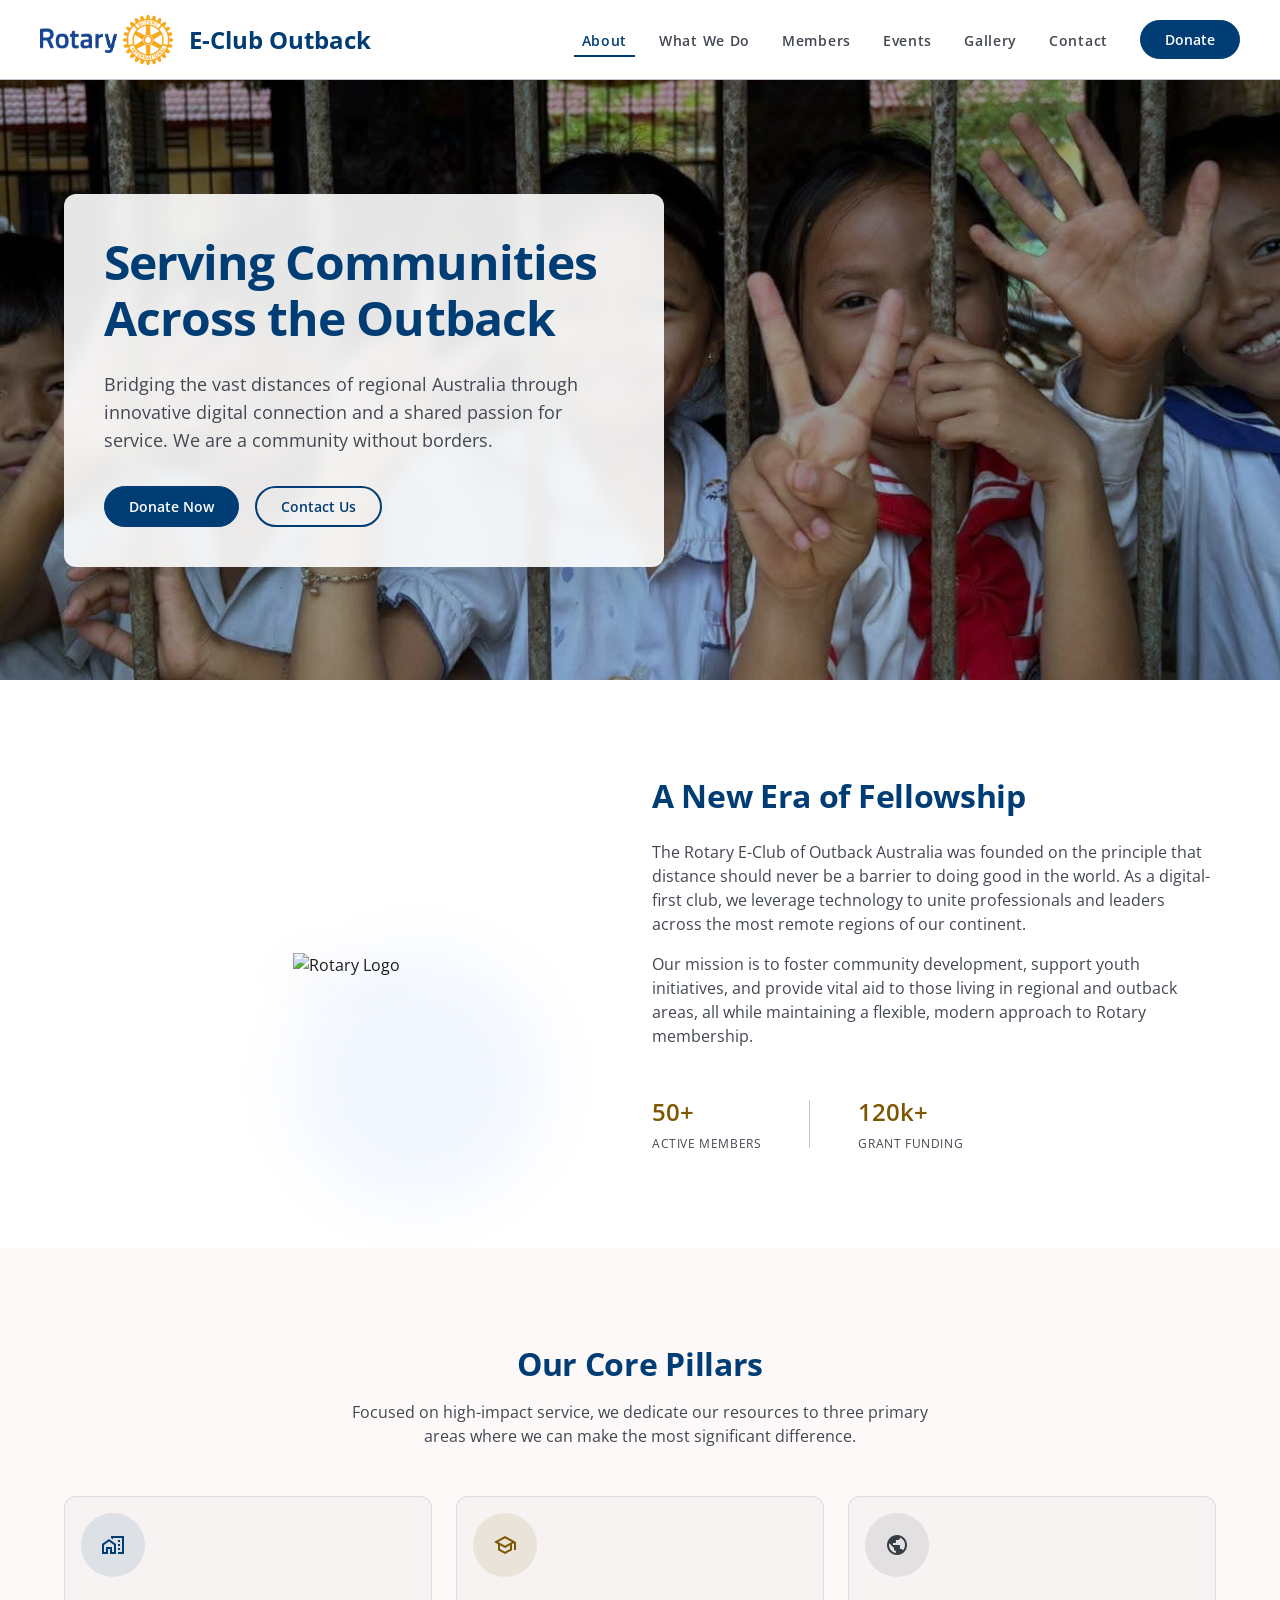
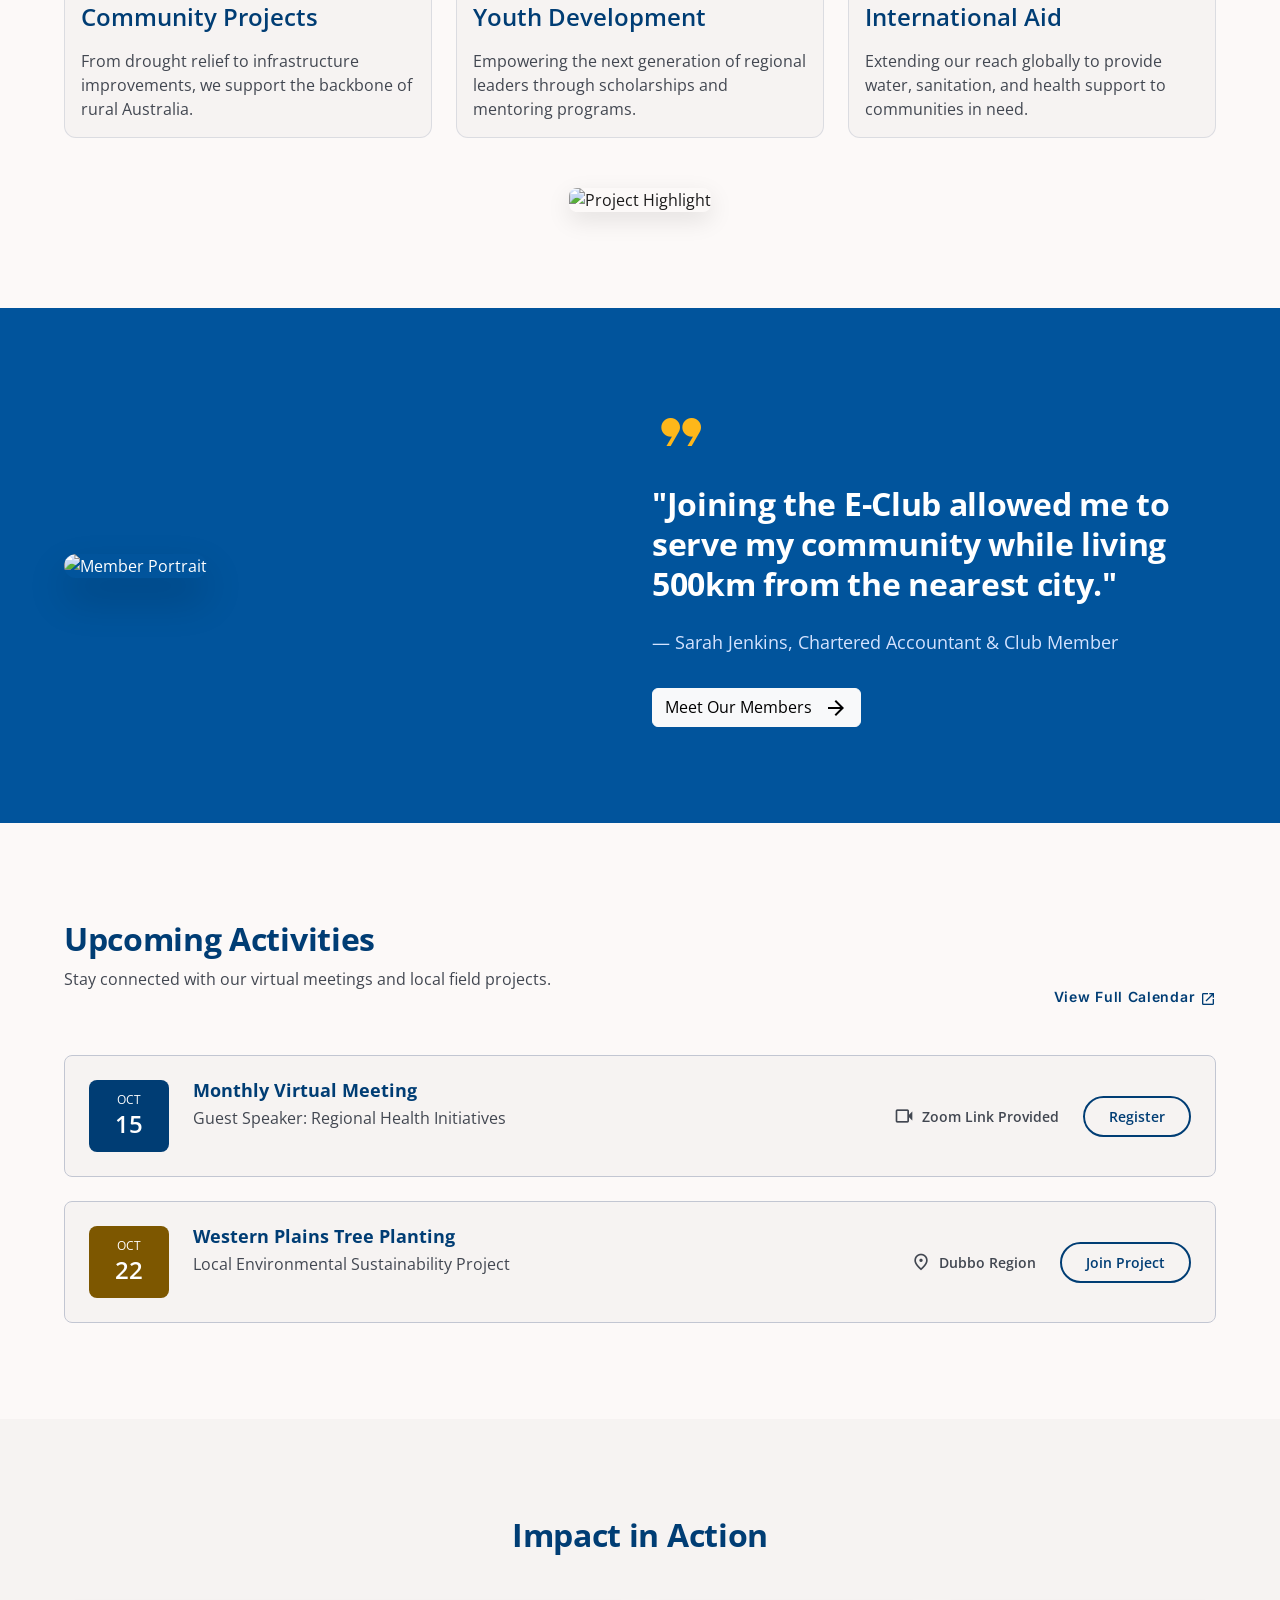
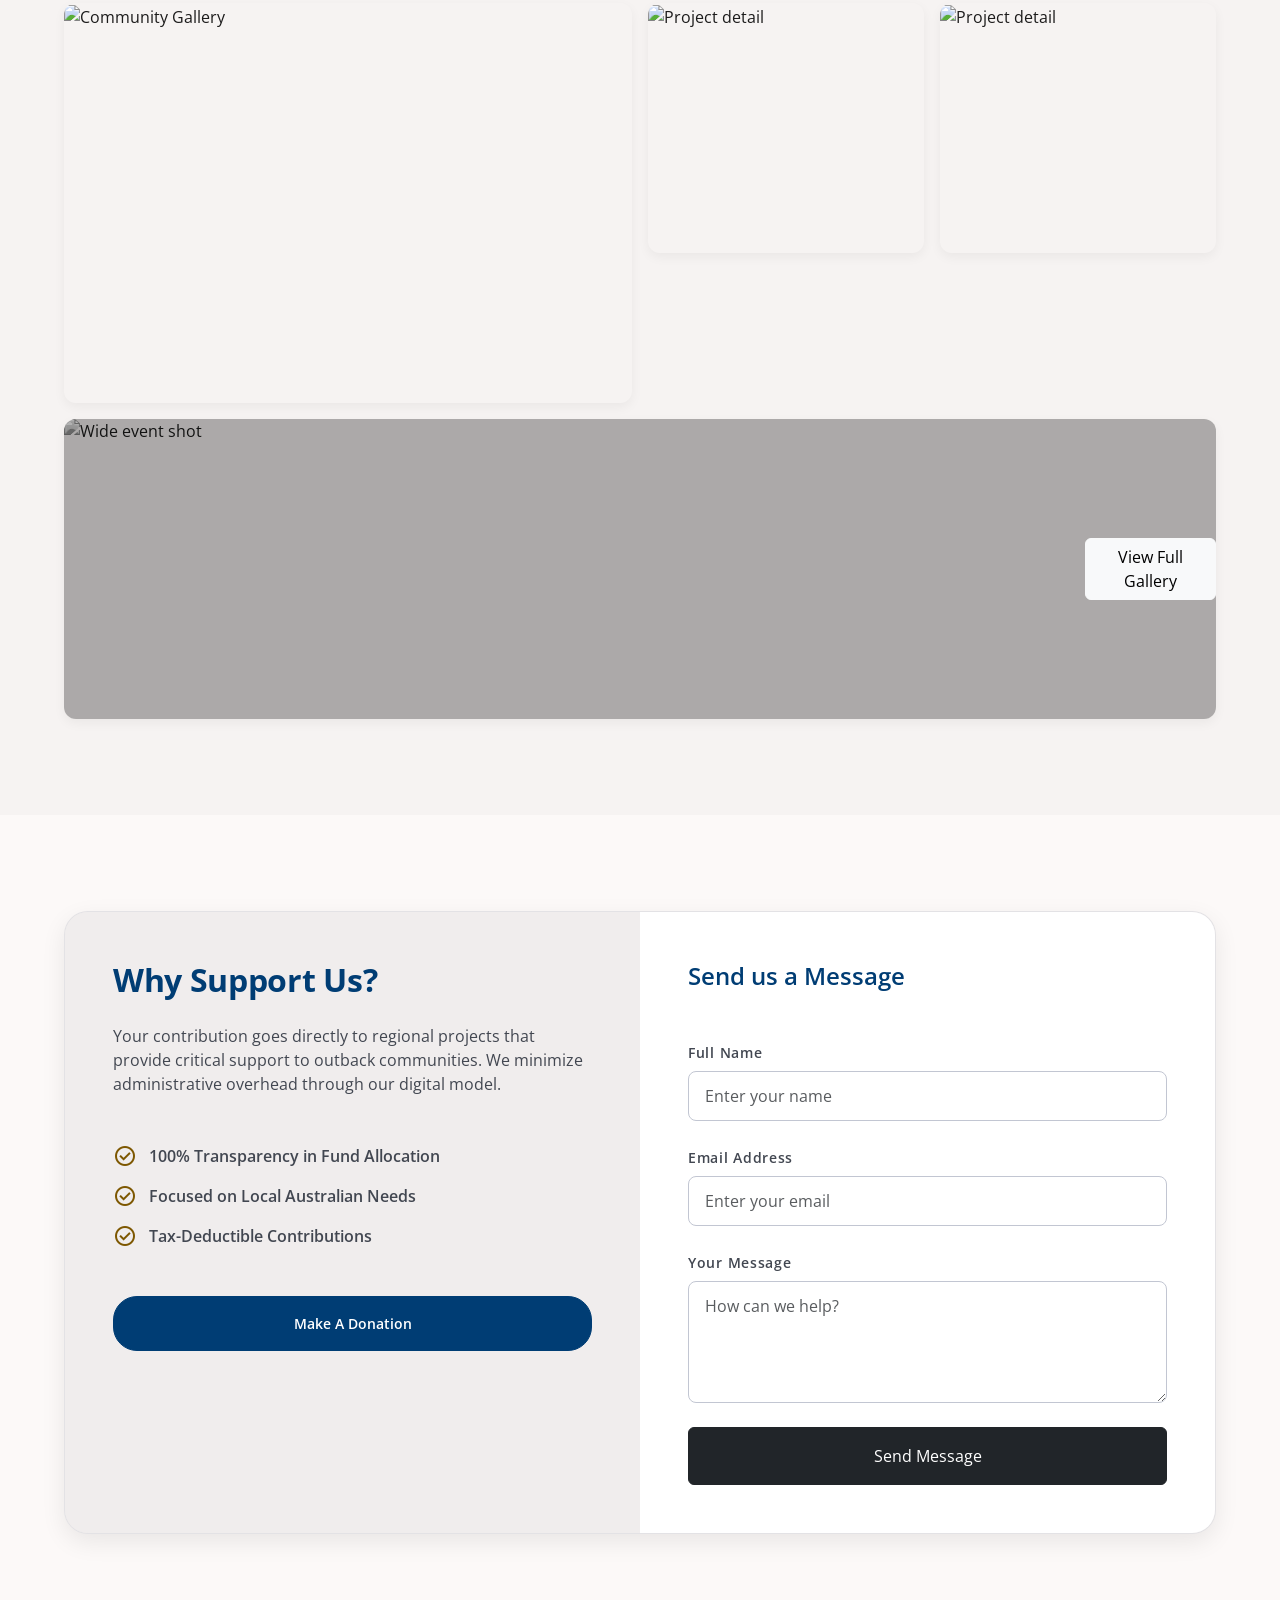
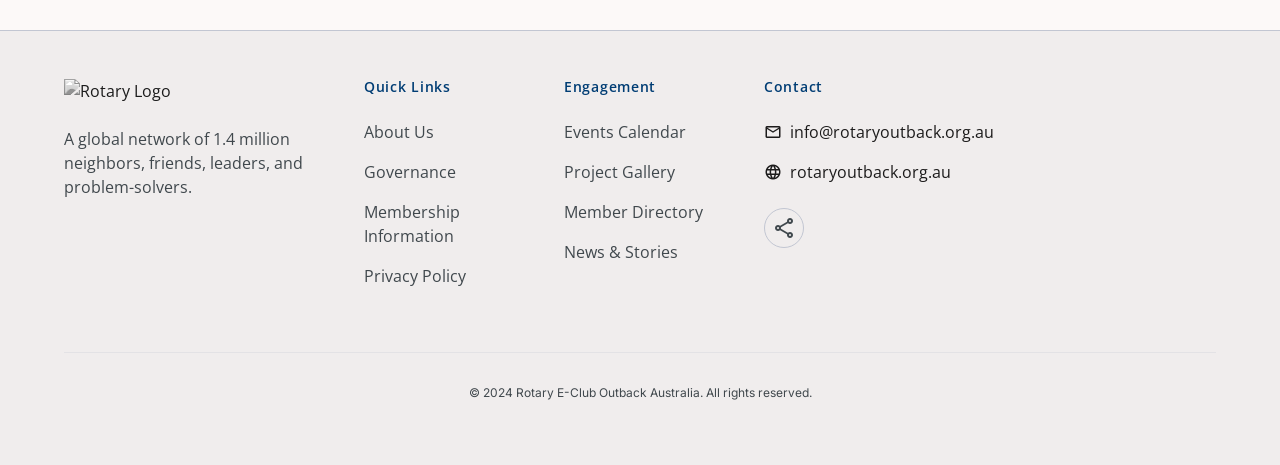
==== index.html @ 1cdd1d4d "add home page" ====
<!DOCTYPE html>
<html lang="en" class="scroll-smooth">
<head>
    <meta charset="utf-8" />
    <meta name="viewport" content="width=device-width, initial-scale=1.0" />
    <title>Rotary E-Club Outback Australia | Serving Communities Across the Outback</title>
    
    <!-- Bootstrap 5.3 CSS -->
    <link href="https://cdn.jsdelivr.net/npm/bootstrap@5.3.0/dist/css/bootstrap.min.css" rel="stylesheet" />
    
    <!-- Google Fonts -->
    <link href="https://fonts.googleapis.com/css2?family=Open+Sans:wght@400;600;700;800&family=Inter:wght@400;600&display=swap" rel="stylesheet" />
    
    <!-- Material Symbols -->
    <link href="https://fonts.googleapis.com/css2?family=Material+Symbols+Outlined:wght,FILL@100..700,0..1&display=swap" rel="stylesheet" />
    
    <link rel="stylesheet" href="style.css" />
    
</head>

<body>
    <!-- Navigation Bar -->
<nav class="navbar navbar-expand-md fixed-top navbar-custom">
    <div class="container-max w-100 d-flex align-items-center">
        <a class="navbar-brand d-flex align-items-center mb-0" href="#">
            <img
                src="/images/RotaryMBS_RGB.png"
                alt="Rotary Club Logo"
                class="me-3 flex-shrink-0"
                style="max-width: 200px; height: 50px;"
            >
            <span class="d-none d-lg-inline">E-Club Outback</span>
        </a>

        <button
            class="navbar-toggler"
            type="button"
            data-bs-toggle="collapse"
            data-bs-target="#navbarNav"
            aria-controls="navbarNav"
            aria-expanded="false"
            aria-label="Toggle navigation"
        >
            <span class="navbar-toggler-icon"></span>
        </button>

        <div class="collapse navbar-collapse" id="navbarNav">
            <ul class="navbar-nav ms-auto align-items-md-center">
                <li class="nav-item"><a class="nav-link active" href="#about">About</a></li>
                <li class="nav-item"><a class="nav-link" href="#what-we-do">What We Do</a></li>
                <li class="nav-item"><a class="nav-link" href="#members">Members</a></li>
                <li class="nav-item"><a class="nav-link" href="#events">Events</a></li>
                <li class="nav-item"><a class="nav-link" href="#gallery">Gallery</a></li>
                <li class="nav-item"><a class="nav-link" href="#contact">Contact</a></li>
                <li class="nav-item ms-md-3 mt-3 mt-md-0">
                    <button class="btn btn-primary" type="button">Donate</button>
                </li>
            </ul>
        </div>
    </div>
</nav>

    <main class="mt-5">
        <!-- Hero Section -->
        <section class="hero-section">
            <div class="container-max w-100 px-4">
                <div class="hero-content fade-in-up">
                    <h1 class="headline-xl">Serving Communities Across the Outback</h1>
                    <p class="body-lg text-on-surface-variant">Bridging the vast distances of regional Australia through innovative digital connection and a shared passion for service. We are a community without borders.</p>
                    <div class="d-flex flex-wrap gap-3">
                        <button class="btn btn-primary" type="button">Donate Now</button>
                        <button class="btn btn-outline-primary" type="button">Contact Us</button>
                    </div>
                </div>
            </div>
        </section>

        <!-- About Section -->
        <section class="py-section" id="about" style="background-color: var(--surface-container-lowest);">
            <div class="container-max px-4">
                <div class="row align-items-center gap-4 gap-lg-0">
                    <div class="col-lg-6 order-lg-2 fade-in-up">
                        <h2 class="headline-lg mb-4">A New Era of Fellowship</h2>
                        <p class="body-md text-on-surface-variant mb-3">The Rotary E-Club of Outback Australia was founded on the principle that distance should never be a barrier to doing good in the world. As a digital-first club, we leverage technology to unite professionals and leaders across the most remote regions of our continent.</p>
                        <p class="body-md text-on-surface-variant mb-5">Our mission is to foster community development, support youth initiatives, and provide vital aid to those living in regional and outback areas, all while maintaining a flexible, modern approach to Rotary membership.</p>
                        
                        <div class="d-flex align-items-center gap-5">
                            <div class="stat-box">
                                <span class="stat-number">50+</span>
                                <span class="stat-label">Active Members</span>
                            </div>
                            <div class="stat-divider"></div>
                            <div class="stat-box">
                                <span class="stat-number">120k+</span>
                                <span class="stat-label">Grant Funding</span>
                            </div>
                        </div>
                    </div>
                    
                    <div class="col-lg-6 order-lg-1 fade-in-up text-center">
                        <div style="position: relative; display: inline-block; width: 100%; max-width: 400px;">
                            <div style="position: absolute; top: 0; right: 0; width: 256px; height: 256px; background-color: var(--primary-fixed); border-radius: 50%; opacity: 0.3; filter: blur(32px); z-index: -1;"></div>
                            <img alt="Rotary Logo" class="img-fluid" src="https://lh3.googleusercontent.com/aida-public/[base64]" style="filter: drop-shadow(0 12px 24px rgba(0,0,0,0.1));" />
                        </div>
                    </div>
                </div>
            </div>
        </section>

        <!-- What We Do Section -->
        <section class="py-section" id="what-we-do" style="background-color: var(--surface);">
            <div class="container-max px-4">
                <div class="text-center mb-5">
                    <h2 class="headline-lg mb-3">Our Core Pillars</h2>
                    <p class="body-md text-on-surface-variant" style="max-width: 600px; margin: 0 auto;">Focused on high-impact service, we dedicate our resources to three primary areas where we can make the most significant difference.</p>
                </div>

                <div class="row g-4 mb-5">
                    <!-- Card 1 -->
                    <div class="col-md-6 col-lg-4 fade-in-up">
                        <div class="card">
                            <div class="card-body">
                                <div class="card-icon primary">
                                    <span class="material-symbols-outlined">home_work</span>
                                </div>
                                <h3 class="card-title">Community Projects</h3>
                                <p class="card-text">From drought relief to infrastructure improvements, we support the backbone of rural Australia.</p>
                            </div>
                        </div>
                    </div>

                    <!-- Card 2 -->
                    <div class="col-md-6 col-lg-4 fade-in-up">
                        <div class="card">
                            <div class="card-body">
                                <div class="card-icon secondary">
                                    <span class="material-symbols-outlined">school</span>
                                </div>
                                <h3 class="card-title">Youth Development</h3>
                                <p class="card-text">Empowering the next generation of regional leaders through scholarships and mentoring programs.</p>
                            </div>
                        </div>
                    </div>

                    <!-- Card 3 -->
                    <div class="col-md-6 col-lg-4 fade-in-up">
                        <div class="card">
                            <div class="card-body">
                                <div class="card-icon tertiary">
                                    <span class="material-symbols-outlined">public</span>
                                </div>
                                <h3 class="card-title">International Aid</h3>
                                <p class="card-text">Extending our reach globally to provide water, sanitation, and health support to communities in need.</p>
                            </div>
                        </div>
                    </div>
                </div>

                <div class="text-center fade-in-up">
                    <img alt="Project Highlight" class="img-fluid rounded-3" style="max-width: 100%; box-shadow: 0px 8px 24px rgba(0, 0, 0, 0.1);" src="https://lh3.googleusercontent.com/aida-public/[base64]" />
                </div>
            </div>
        </section>

        <!-- Member Spotlight Section -->
        <section class="py-section primary-container-section" id="members">
            <div class="container-max px-4">
                <div class="row align-items-center gap-4 gap-lg-0">
                    <div class="col-lg-6 fade-in-up">
                        <img alt="Member Portrait" class="img-fluid rounded-4" style="box-shadow: 0px 20px 40px rgba(0, 0, 0, 0.2);" src="https://lh3.googleusercontent.com/aida-public/[base64]" />
                    </div>
                    
                    <div class="col-lg-6 fade-in-up">
                        <span class="material-symbols-outlined quote-icon">format_quote</span>
                        <blockquote class="mb-4">"Joining the E-Club allowed me to serve my community while living 500km from the nearest city."</blockquote>
                        <p class="quote-author">— Sarah Jenkins, Chartered Accountant & Club Member</p>
                        <button class="btn btn-light" type="button">
                            Meet Our Members
                            <span class="material-symbols-outlined ms-2">arrow_forward</span>
                        </button>
                    </div>
                </div>
            </div>
        </section>

        <!-- Events Section -->
        <section class="py-section" id="events" style="background-color: var(--surface);">
            <div class="container-max px-4">
                <div class="d-flex flex-column flex-md-row justify-content-between align-items-md-end gap-4 mb-5">
                    <div>
                        <h2 class="headline-lg mb-2">Upcoming Activities</h2>
                        <p class="body-md text-on-surface-variant">Stay connected with our virtual meetings and local field projects.</p>
                    </div>
                    <a class="text-primary label-md text-decoration-none" href="#">
                        View Full Calendar <span class="material-symbols-outlined" style="font-size: 16px;">open_in_new</span>
                    </a>
                </div>

                <!-- Event 1 -->
                <div class="event-card fade-in-up mb-4">
                    <div class="d-flex gap-4 flex-grow-1">
                        <div class="event-date">
                            <div class="event-date-month">Oct</div>
                            <div class="event-date-day">15</div>
                        </div>
                        <div class="event-content">
                            <h4 class="event-title">Monthly Virtual Meeting</h4>
                            <p class="event-subtitle">Guest Speaker: Regional Health Initiatives</p>
                        </div>
                    </div>
                    <div class="d-flex align-items-center gap-4 flex-wrap">
                        <div class="d-none d-lg-flex align-items-center gap-2 event-info">
                            <span class="material-symbols-outlined" style="font-size: 20px;">videocam</span>
                            <span>Zoom Link Provided</span>
                        </div>
                        <button class="btn btn-outline-primary btn-sm" type="button">Register</button>
                    </div>
                </div>

                <!-- Event 2 -->
                <div class="event-card fade-in-up">
                    <div class="d-flex gap-4 flex-grow-1">
                        <div class="event-date" style="background-color: var(--bs-secondary);">
                            <div class="event-date-month">Oct</div>
                            <div class="event-date-day">22</div>
                        </div>
                        <div class="event-content">
                            <h4 class="event-title">Western Plains Tree Planting</h4>
                            <p class="event-subtitle">Local Environmental Sustainability Project</p>
                        </div>
                    </div>
                    <div class="d-flex align-items-center gap-4 flex-wrap">
                        <div class="d-none d-lg-flex align-items-center gap-2 event-info">
                            <span class="material-symbols-outlined" style="font-size: 20px;">location_on</span>
                            <span>Dubbo Region</span>
                        </div>
                        <button class="btn btn-outline-primary btn-sm" type="button">Join Project</button>
                    </div>
                </div>
            </div>
        </section>

        <!-- Gallery Section -->
        <section class="py-section" id="gallery" style="background-color: var(--surface-container-low);">
            <div class="container-max px-4">
                <h2 class="headline-lg text-center mb-5">Impact in Action</h2>
                
                <div class="row g-3">
                    <!-- Large item -->
                    <div class="col-12 col-md-6 fade-in-up">
                        <div class="gallery-item" style="height: 400px;">
                            <img alt="Community Gallery" src="https://lh3.googleusercontent.com/aida-public/[base64]" />
                        </div>
                    </div>

                    <!-- Medium item 1 -->
                    <div class="col-12 col-sm-6 col-md-3 fade-in-up">
                        <div class="gallery-item" style="height: 250px;">
                            <img alt="Project detail" src="https://lh3.googleusercontent.com/aida-public/[base64]" />
                        </div>
                    </div>

                    <!-- Medium item 2 -->
                    <div class="col-12 col-sm-6 col-md-3 fade-in-up">
                        <div class="gallery-item" style="height: 250px;">
                            <img alt="Project detail" src="https://lh3.googleusercontent.com/aida-public/[base64]" />
                        </div>
                    </div>

                    <!-- Wide item with overlay -->
                    <div class="col-12 fade-in-up">
                        <div class="gallery-item gallery-overlay grayscale" style="height: 250px;">
                            <img alt="Wide event shot" src="https://lh3.googleusercontent.com/aida-public/[base64]" />
                            <div style="position: relative; z-index: 2;">
                                <a class="btn btn-light" href="#">View Full Gallery</a>
                            </div>
                        </div>
                    </div>
                </div>
            </div>
        </section>

        <!-- Contact & Donate Section -->
        <section class="py-section" id="contact" style="background-color: var(--surface);">
            <div class="container-max px-4">
                <div class="contact-grid">
                    <div class="row g-0">
                        <!-- Left Column -->
                        <div class="col-md-6 contact-section" style="background-color: var(--surface-container);">
                            <h2 class="headline-lg mb-4">Why Support Us?</h2>
                            <p class="body-md text-on-surface-variant mb-5">Your contribution goes directly to regional projects that provide critical support to outback communities. We minimize administrative overhead through our digital model.</p>
                            
                            <div class="mb-5">
                                <div class="check-item">
                                    <span class="material-symbols-outlined check-icon">check_circle</span>
                                    <span class="check-text">100% Transparency in Fund Allocation</span>
                                </div>
                                <div class="check-item">
                                    <span class="material-symbols-outlined check-icon">check_circle</span>
                                    <span class="check-text">Focused on Local Australian Needs</span>
                                </div>
                                <div class="check-item">
                                    <span class="material-symbols-outlined check-icon">check_circle</span>
                                    <span class="check-text">Tax-Deductible Contributions</span>
                                </div>
                            </div>
                            
                            <button class="btn btn-primary w-100 py-3" type="button">Make a Donation</button>
                        </div>

                        <!-- Right Column - Form -->
                        <div class="col-md-6 contact-section" style="background-color: white;">
                            <h3 class="headline-md mb-5">Send us a Message</h3>
                            <form>
                                <div class="mb-4">
                                    <label class="form-label" for="fullName">Full Name</label>
                                    <input class="form-control" id="fullName" placeholder="Enter your name" type="text" />
                                </div>
                                <div class="mb-4">
                                    <label class="form-label" for="email">Email Address</label>
                                    <input class="form-control" id="email" placeholder="Enter your email" type="email" />
                                </div>
                                <div class="mb-4">
                                    <label class="form-label" for="message">Your Message</label>
                                    <textarea class="form-control" id="message" placeholder="How can we help?" rows="4"></textarea>
                                </div>
                                <button class="btn btn-dark w-100 py-3" type="submit">Send Message</button>
                            </form>
                        </div>
                    </div>
                </div>
            </div>
        </section>
    </main>

    <!-- Footer -->
    <footer class="py-5">
        <div class="container-max px-4">
            <div class="row g-5 mb-5">
                <div class="col-12 col-md-4 col-lg-3">
                    <img alt="Rotary Logo" class="mb-4" height="48" src="https://lh3.googleusercontent.com/aida-public/[base64]" style="filter: grayscale(100%); transition: filter 0.3s;" onmouseover="this.style.filter='grayscale(0%)'" onmouseout="this.style.filter='grayscale(100%)'" />
                    <p class="body-md" style="color: #40484d;">A global network of 1.4 million neighbors, friends, leaders, and problem-solvers.</p>
                </div>

                <div class="col-12 col-sm-6 col-md-4 col-lg-2">
                    <h4>Quick Links</h4>
                    <ul class="list-unstyled">
                        <li class="mb-3"><a href="#">About Us</a></li>
                        <li class="mb-3"><a href="#">Governance</a></li>
                        <li class="mb-3"><a href="#">Membership Information</a></li>
                        <li><a href="#">Privacy Policy</a></li>
                    </ul>
                </div>

                <div class="col-12 col-sm-6 col-md-4 col-lg-2">
                    <h4>Engagement</h4>
                    <ul class="list-unstyled">
                        <li class="mb-3"><a href="#">Events Calendar</a></li>
                        <li class="mb-3"><a href="#">Project Gallery</a></li>
                        <li class="mb-3"><a href="#">Member Directory</a></li>
                        <li><a href="#">News & Stories</a></li>
                    </ul>
                </div>

                <div class="col-12 col-sm-6 col-md-4 col-lg-3">
                    <h4>Contact</h4>
                    <ul class="list-unstyled">
                        <li class="mb-3 d-flex align-items-center gap-2">
                            <span class="material-symbols-outlined" style="font-size: 18px;">mail</span>
                            <span>info@rotaryoutback.org.au</span>
                        </li>
                        <li class="mb-4 d-flex align-items-center gap-2">
                            <span class="material-symbols-outlined" style="font-size: 18px;">language</span>
                            <span>rotaryoutback.org.au</span>
                        </li>
                    </ul>
                    <div class="d-flex gap-3 mt-4">
                        <a class="footer-icon" href="#">
                            <span class="material-symbols-outlined">share</span>
                        </a>
                    </div>
                </div>
            </div>

            <div style="border-top: 1px solid rgba(194, 198, 210, 0.3); padding-top: 32px;">
                <p class="caption text-center" style="color: #40484d;">© 2024 Rotary E-Club Outback Australia. All rights reserved.</p>
            </div>
        </div>
    </footer>

    <!-- Bootstrap JS -->
    <script src="https://cdn.jsdelivr.net/npm/bootstrap@5.3.0/dist/js/bootstrap.bundle.min.js"></script>

    <!-- Intersection Observer for fade-in animations -->
    <script>
        const observerOptions = {
            threshold: 0.1,
            rootMargin: '0px 0px -50px 0px'
        };

        const observer = new IntersectionObserver((entries) => {
            entries.forEach(entry => {
                if (entry.isIntersecting) {
                    entry.target.classList.add('fade-in-up');
                    observer.unobserve(entry.target);
                }
            });
        }, observerOptions);

        document.querySelectorAll('.fade-in-up').forEach(el => {
            observer.observe(el);
        });

        // Smooth scroll behavior
        document.querySelectorAll('a[href^="#"]').forEach(anchor => {
            anchor.addEventListener('click', function (e) {
                e.preventDefault();
                const target = document.querySelector(this.getAttribute('href'));
                if (target) {
                    target.scrollIntoView({
                        behavior: 'smooth',
                        block: 'start'
                    });
                }
            });
        });
    </script>
</body>
</html>
---- style.css ----
:root {
            /* Primary Colors */
            --bs-primary: #003d74;
            --bs-primary-rgb: 0, 61, 116;
            --bs-secondary: #7d5700;
            --bs-secondary-rgb: 125, 87, 0;
            --bs-tertiary: #363d43;
            --bs-tertiary-rgb: 54, 61, 67;
            --bs-success: #02ac3b;
            --bs-danger: #ba1a1a;
            --bs-warning: #ffba2c;
            --bs-info: #1b5fa8;
            --bs-light: #fcf9f8;
            --bs-dark: #1c1b1b;
            
            /* Surface Colors */
            --surface: #fcf9f8;
            --surface-dim: #dcd9d9;
            --surface-bright: #fcf9f8;
            --surface-container-lowest: #ffffff;
            --surface-container-low: #f6f3f2;
            --surface-container: #f0eded;
            --surface-container-high: #eae7e7;
            --surface-container-highest: #e5e2e1;
            --surface-tint: #1b5fa8;
            
            /* On Colors */
            --on-surface: #1c1b1b;
            --on-surface-variant: #424751;
            --on-primary: #ffffff;
            --on-secondary: #ffffff;
            --on-tertiary: #ffffff;
            --on-background: #1c1b1b;
            
            /* Container Colors */
            --primary-container: #01549c;
            --primary-fixed: #d4e3ff;
            --primary-fixed-dim: #a6c8ff;
            --on-primary-container: #a8caff;
            --on-primary-fixed: #001c3a;
            --on-primary-fixed-variant: #004786;
            
            --secondary-container: #feb71a;
            --secondary-fixed: #ffdeaa;
            --secondary-fixed-dim: #ffba2c;
            --on-secondary-container: #6b4b00;
            --on-secondary-fixed: #271900;
            --on-secondary-fixed-variant: #5f4100;
            
            --tertiary-container: #4d545a;
            --tertiary-fixed: #dce3ea;
            --tertiary-fixed-dim: #c0c7ce;
            --on-tertiary-container: #c1c8cf;
            --on-tertiary-fixed: #151c21;
            --on-tertiary-fixed-variant: #40484d;
            
            /* Error Colors */
            --error: #ba1a1a;
            --error-container: #ffdad6;
            --on-error: #ffffff;
            --on-error-container: #93000a;
            
            /* Outline Colors */
            --outline: #727782;
            --outline-variant: #c2c6d2;
            
            /* Inverse Colors */
            --inverse-surface: #313030;
            --inverse-on-surface: #f3f0ef;
            --inverse-primary: #a6c8ff;
            
            /* Spacing */
            --spacing-unit: 8px;
            --margin-desktop: 40px;
            --margin-mobile: 16px;
            --gutter: 24px;
        }

        /* Typography */
        body {
            font-family: 'Open Sans', sans-serif;
            color: var(--on-surface);
            background-color: var(--surface);
            line-height: 1.5;
        }

        h1, h2, h3, h4, h5, h6 {
            font-family: 'Open Sans', sans-serif;
            font-weight: 700;
            color: var(--bs-primary);
        }

        .headline-xl {
            font-size: 48px;
            line-height: 56px;
            letter-spacing: -0.02em;
            font-weight: 700;
        }

        .headline-lg {
            font-size: 32px;
            line-height: 40px;
            letter-spacing: -0.01em;
            font-weight: 700;
        }

        .headline-lg-mobile {
            font-size: 28px;
            line-height: 36px;
            font-weight: 700;
        }

        .headline-md {
            font-size: 24px;
            line-height: 32px;
            font-weight: 600;
        }

        .body-lg {
            font-size: 18px;
            line-height: 28px;
            font-weight: 400;
        }

        .body-md {
            font-size: 16px;
            line-height: 24px;
            font-weight: 400;
        }

        .label-md {
            font-family: 'Inter', sans-serif;
            font-size: 14px;
            line-height: 20px;
            letter-spacing: 0.05em;
            font-weight: 600;
        }

        .caption {
            font-family: 'Inter', sans-serif;
            font-size: 12px;
            line-height: 16px;
            font-weight: 400;
        }

        /* Material Symbols */
        .material-symbols-outlined {
            font-variation-settings: 'FILL' 0, 'wght' 400, 'GRAD' 0, 'opsz' 24;
            display: inline-block;
            vertical-align: middle;
        }

        /* Navbar Styling */
        .navbar {
            background-color: var(--surface-container-lowest);
            border-bottom: 1px solid var(--outline-variant);
            height: 80px;
            box-shadow: none;
            padding: 0 var(--margin-desktop);
        }

        .navbar-brand {
            font-size: 24px;
            font-weight: 700;
            color: var(--bs-primary) !important;
            margin-right: 0;
        }

        .navbar .nav-link {
            color: var(--on-surface-variant) !important;
            font-size: 14px;
            font-weight: 600;
            letter-spacing: 0.05em;
            margin: 0 8px;
            transition: color 0.3s ease;
            border-bottom: 2px solid transparent;
            padding-bottom: 4px !important;
        }

        .navbar .nav-link:hover {
            color: var(--bs-primary) !important;
        }

        .navbar .nav-link.active {
            color: var(--bs-primary) !important;
            border-bottom-color: var(--bs-primary);
        }

        .btn-primary {
            background-color: var(--bs-primary);
            border-color: var(--bs-primary);
            color: white;
            font-size: 14px;
            font-weight: 600;
            padding: 8px 24px;
            border-radius: 24px;
            transition: all 0.3s ease;
            text-transform: capitalize;
        }

        .btn-primary:hover {
            background-color: #002d5a;
            border-color: #002d5a;
            box-shadow: 0px 8px 24px rgba(0, 0, 0, 0.12);
        }

        .btn-primary:active {
            transform: scale(0.95);
        }

        .btn-outline-primary {
            border-color: var(--bs-primary);
            color: var(--bs-primary);
            border-width: 2px;
            font-size: 14px;
            font-weight: 600;
            padding: 8px 24px;
            border-radius: 24px;
            transition: all 0.3s ease;
        }

        .btn-outline-primary:hover {
            background-color: var(--bs-primary);
            color: white;
            border-color: var(--bs-primary);
        }

        /* Hero Section */
        .hero-section {
            position: relative;
            min-height: 600px;
            display: flex;
            align-items: center;
            overflow: hidden;
            margin-top: 80px;
        }

        .hero-section::before {
            content: '';
            position: absolute;
            inset: 0;
            background-image: url(./images/group.jpg);
            background-size: cover;
            background-position: center;
            background-attachment: fixed;
            z-index: -2;
        }

        .hero-section::after {
            content: '';
            position: absolute;
            inset: 0;
            background-color: var(--bs-primary);
            opacity: 0.4;
            mix-blend-mode: multiply;
            z-index: -1;
        }

        .hero-content {
            background-color: rgba(255, 255, 255, 0.9);
            backdrop-filter: blur(8px);
            padding: 40px;
            border-radius: 12px;
            box-shadow: 0px 20px 40px rgba(0, 0, 0, 0.1);
            max-width: 600px;
        }

        .hero-content h1 {
            font-size: 48px;
            line-height: 56px;
            letter-spacing: -0.02em;
            font-weight: 700;
            margin-bottom: 24px;
            color: var(--bs-primary);
        }

        .hero-content p {
            font-size: 18px;
            line-height: 28px;
            color: var(--on-surface-variant);
            margin-bottom: 32px;
        }

        /* Card Styling */
        .card {
            background-color: var(--surface-container-low);
            border: 1px solid rgba(194, 198, 210, 0.5);
            border-radius: 12px;
            transition: box-shadow 0.3s ease, background-color 0.3s ease;
            height: 100%;
        }

        .card:hover {
            box-shadow: 0px 8px 24px rgba(0, 0, 0, 0.08);
            background-color: white;
        }

        .card-icon {
            width: 64px;
            height: 64px;
            border-radius: 50%;
            display: flex;
            align-items: center;
            justify-content: center;
            margin-bottom: 24px;
            font-size: 32px;
        }

        .card-icon.primary {
            background-color: rgba(0, 61, 116, 0.1);
            color: var(--bs-primary);
        }

        .card-icon.secondary {
            background-color: rgba(125, 87, 0, 0.1);
            color: var(--bs-secondary);
        }

        .card-icon.tertiary {
            background-color: rgba(54, 61, 67, 0.1);
            color: var(--bs-tertiary);
        }

        .card-title {
            font-size: 24px;
            line-height: 32px;
            font-weight: 600;
            color: var(--bs-primary);
            margin-bottom: 16px;
        }

        .card-text {
            font-size: 16px;
            line-height: 24px;
            color: var(--on-surface-variant);
        }

        /* Primary Container Section */
        .primary-container-section {
            background-color: var(--primary-container);
            color: white;
        }

        .primary-container-section h2 {
            color: white;
            font-size: 32px;
            line-height: 40px;
            letter-spacing: -0.01em;
            font-weight: 700;
            margin-bottom: 24px;
        }

        .primary-container-section .quote-icon {
            font-size: 56px;
            margin-bottom: 24px;
            font-variation-settings: 'FILL' 1;
            color: var(--secondary-container);
        }

        .primary-container-section blockquote {
            font-size: 32px;
            line-height: 40px;
            letter-spacing: -0.01em;
            font-weight: 700;
            margin-bottom: 24px;
            color: white;
        }

        .primary-container-section .quote-author {
            font-size: 18px;
            line-height: 28px;
            color: var(--primary-fixed);
            margin-bottom: 32px;
        }

        /* Events Section */
        .event-card {
            background-color: var(--surface-container-low);
            border: 1px solid var(--outline-variant);
            border-radius: 8px;
            padding: 24px;
            transition: all 0.3s ease;
            display: flex;
            flex-direction: column;
            gap: 24px;
        }

        .event-card:hover {
            background-color: white;
        }

        @media (min-width: 768px) {
            .event-card {
                flex-direction: row;
                justify-content: space-between;
                align-items: center;
            }
        }

        .event-date {
            background-color: var(--bs-primary);
            color: white;
            padding: 12px;
            border-radius: 8px;
            width: 80px;
            text-align: center;
            flex-shrink: 0;
        }

        .event-date-month {
            font-size: 12px;
            line-height: 16px;
            font-weight: 400;
            text-transform: uppercase;
        }

        .event-date-day {
            font-size: 24px;
            line-height: 32px;
            font-weight: 600;
        }

        .event-content {
            flex-grow: 1;
        }

        .event-title {
            font-size: 18px;
            font-weight: 700;
            color: var(--bs-primary);
            margin-bottom: 4px;
        }

        .event-subtitle {
            font-size: 16px;
            color: var(--on-surface-variant);
        }

        .event-info {
            display: flex;
            align-items: center;
            gap: 8px;
            color: var(--on-surface-variant);
            font-size: 14px;
            font-weight: 600;
        }

        /* Gallery Grid */
        .gallery-item {
            border-radius: 12px;
            overflow: hidden;
            box-shadow: 0px 4px 12px rgba(0, 0, 0, 0.05);
            transition: transform 0.3s ease;
        }

        .gallery-item img {
            width: 100%;
            height: 100%;
            object-fit: cover;
            transition: transform 0.3s ease, filter 0.3s ease;
        }

        .gallery-item:hover img {
            transform: scale(1.05);
            filter: brightness(1.1);
        }

        .gallery-item.grayscale img {
            filter: grayscale(100%);
        }

        .gallery-item.grayscale:hover img {
            filter: grayscale(0%);
        }

        .gallery-overlay {
            position: relative;
            display: flex;
            align-items: center;
            justify-content: center;
            min-height: 300px;
        }

        .gallery-overlay::after {
            content: '';
            position: absolute;
            inset: 0;
            background-color: rgba(0, 0, 0, 0.3);
            z-index: 1;
        }

        /* Form Styling */
        .form-control,
        .form-textarea {
            border: 1px solid var(--outline-variant);
            border-radius: 8px;
            padding: 12px 16px;
            font-size: 16px;
            transition: border-color 0.3s ease, box-shadow 0.3s ease;
        }

        .form-control:focus,
        .form-textarea:focus {
            border-color: var(--bs-primary);
            box-shadow: 0 0 0 0.2rem rgba(0, 61, 116, 0.25);
            outline: none;
        }

        .form-label {
            font-size: 14px;
            font-weight: 600;
            letter-spacing: 0.05em;
            color: var(--on-surface-variant);
            margin-bottom: 8px;
        }

        /* Section Spacing */
        .py-section {
            padding-top: 96px;
            padding-bottom: 96px;
        }

        @media (max-width: 768px) {
            .py-section {
                padding-top: 60px;
                padding-bottom: 60px;
            }

            .headline-xl {
                font-size: 32px;
                line-height: 40px;
            }

            .headline-lg {
                font-size: 24px;
                line-height: 32px;
            }

            .body-lg {
                font-size: 16px;
            }
        }

        /* Container Width */
        .container-max {
            max-width: 1200px;
            margin: 0 auto;
        }

        /* Animations */
        @keyframes fadeInUp {
            from {
                opacity: 0;
                transform: translateY(16px);
            }
            to {
                opacity: 1;
                transform: translateY(0);
            }
        }

        .fade-in-up {
            animation: fadeInUp 0.7s ease-out forwards;
        }

        /* Footer */
        footer {
            background-color: var(--surface-container);
            border-top: 1px solid var(--outline-variant);
        }

        footer h4 {
            font-size: 14px;
            font-weight: 600;
            letter-spacing: 0.05em;
            color: var(--bs-primary);
            margin-bottom: 24px;
            text-transform: capitalize;
        }

        footer a {
            color: var(--on-tertiary-fixed-variant);
            text-decoration: none;
            transition: color 0.3s ease;
        }

        footer a:hover {
            color: var(--bs-primary);
            text-decoration: underline;
        }

        .footer-icon {
            width: 40px;
            height: 40px;
            border: 1px solid var(--outline-variant);
            border-radius: 50%;
            display: flex;
            align-items: center;
            justify-content: center;
            transition: all 0.3s ease;
            color: var(--on-tertiary-fixed-variant);
        }

        .footer-icon:hover {
            background-color: var(--bs-primary);
            color: white;
            border-color: var(--bs-primary);
        }

        /* Utility Classes */
        .text-on-surface-variant {
            color: var(--on-surface-variant);
        }

        .bg-surface-container-low {
            background-color: var(--surface-container-low);
        }

        .bg-primary-container {
            background-color: var(--primary-container);
        }

        .border-outline-variant {
            border-color: var(--outline-variant);
        }

        /* Stat Counter */
        .stat-box {
            display: flex;
            flex-direction: column;
            gap: 8px;
        }

        .stat-number {
            font-size: 24px;
            line-height: 32px;
            font-weight: 600;
            color: var(--bs-secondary);
        }

        .stat-label {
            font-size: 12px;
            line-height: 16px;
            font-weight: 400;
            text-transform: uppercase;
            letter-spacing: 0.05em;
            color: var(--on-surface-variant);
        }

        .stat-divider {
            width: 1px;
            height: 48px;
            background-color: var(--outline-variant);
        }

        /* Contact Section */
        .contact-grid {
            background-color: var(--surface-container);
            border-radius: 24px;
            overflow: hidden;
            border: 1px solid rgba(194, 198, 210, 0.3);
            box-shadow: 0px 8px 24px rgba(0, 0, 0, 0.08);
        }

        .contact-section {
            padding: 48px;
        }

        @media (max-width: 768px) {
            .contact-section {
                padding: 32px;
            }
        }

        .check-item {
            display: flex;
            gap: 12px;
            margin-bottom: 16px;
        }

        .check-icon {
            color: var(--bs-secondary);
            flex-shrink: 0;
        }

        .check-text {
            font-size: 16px;
            color: var(--on-surface-variant);
            font-weight: 600;
        }
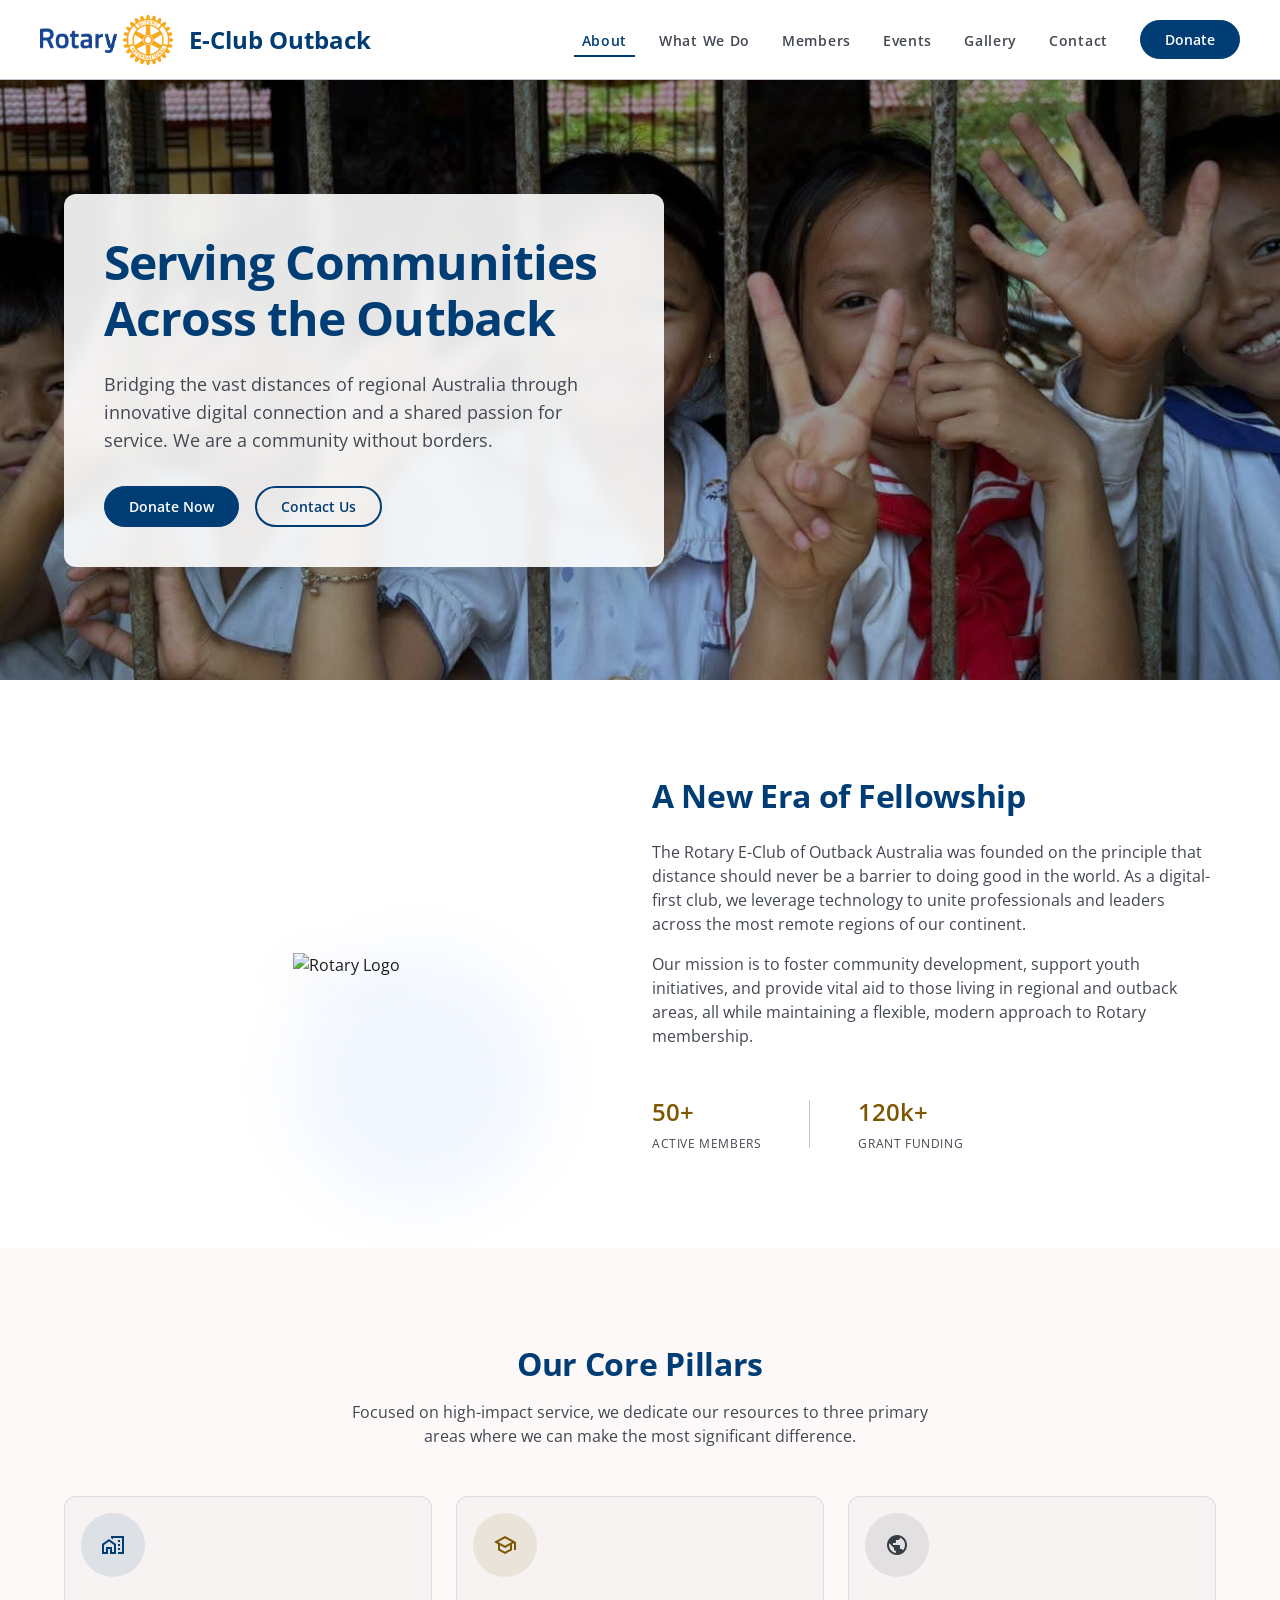
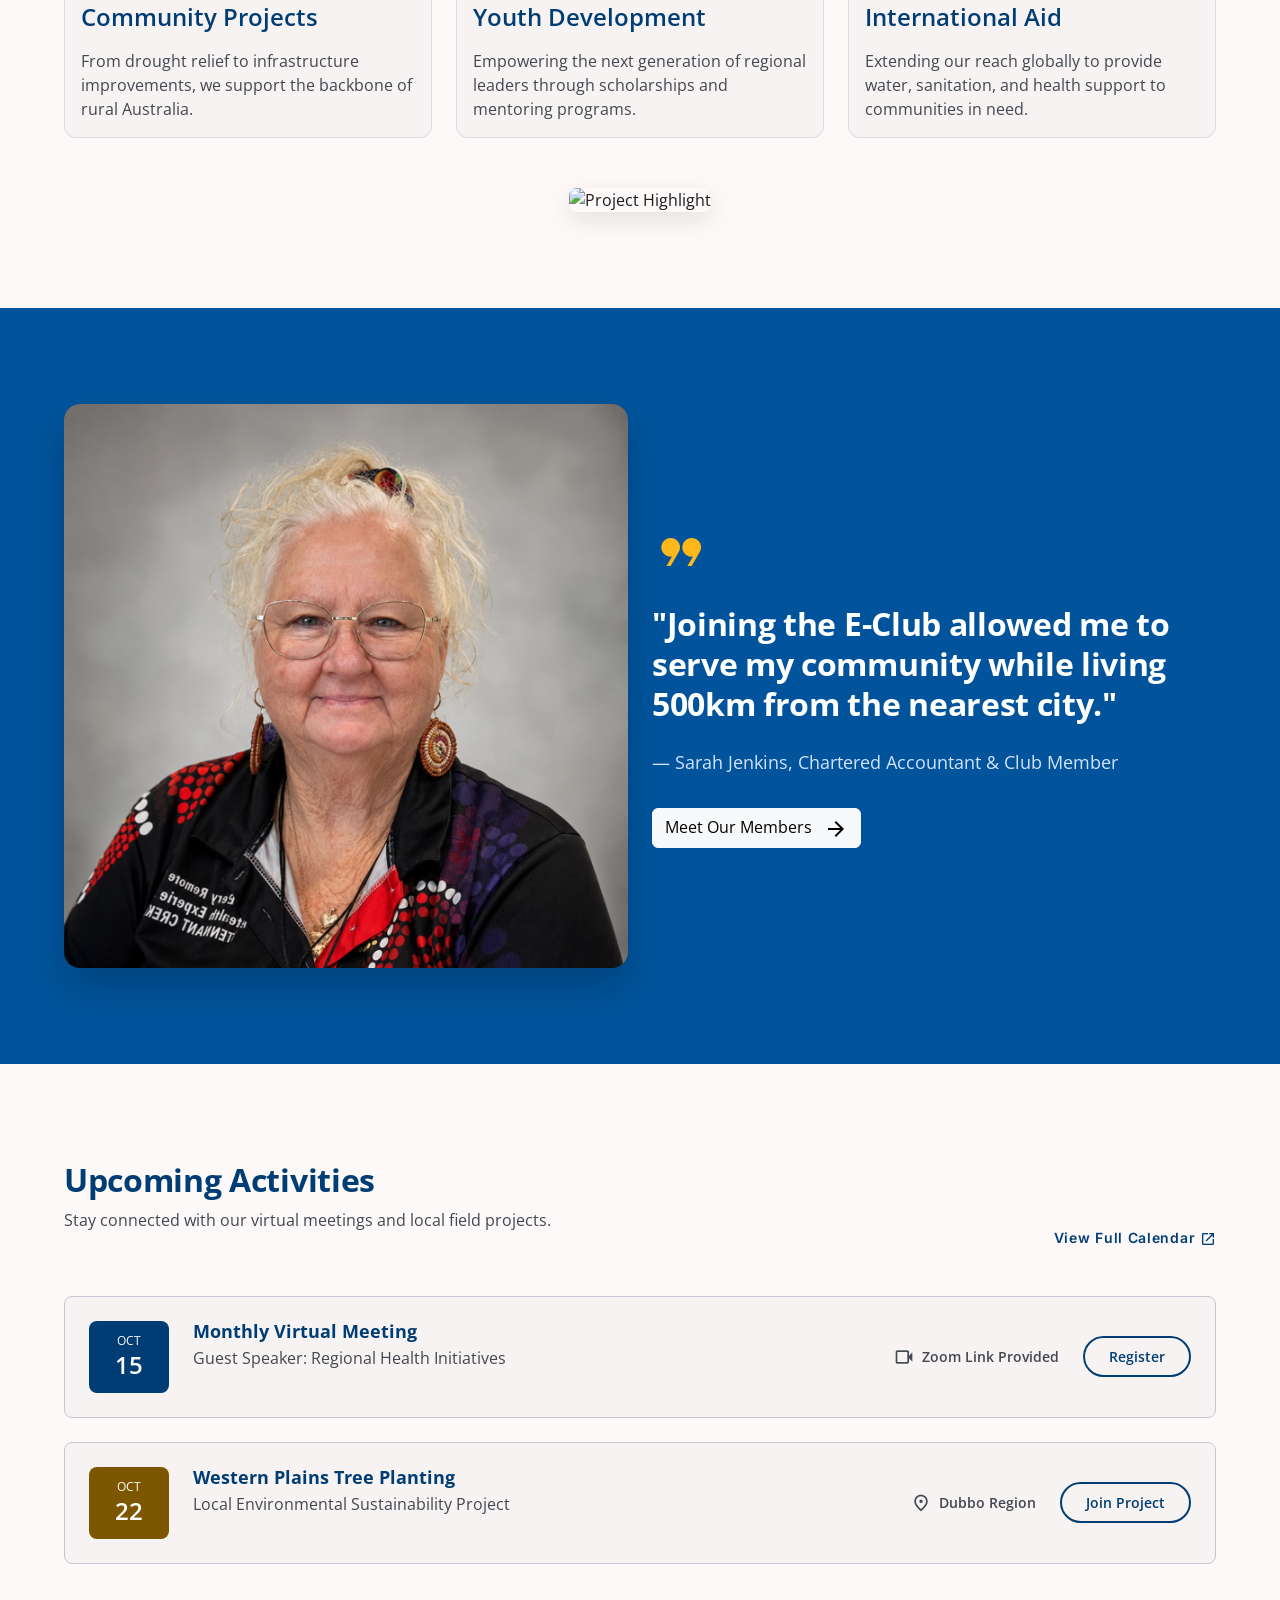
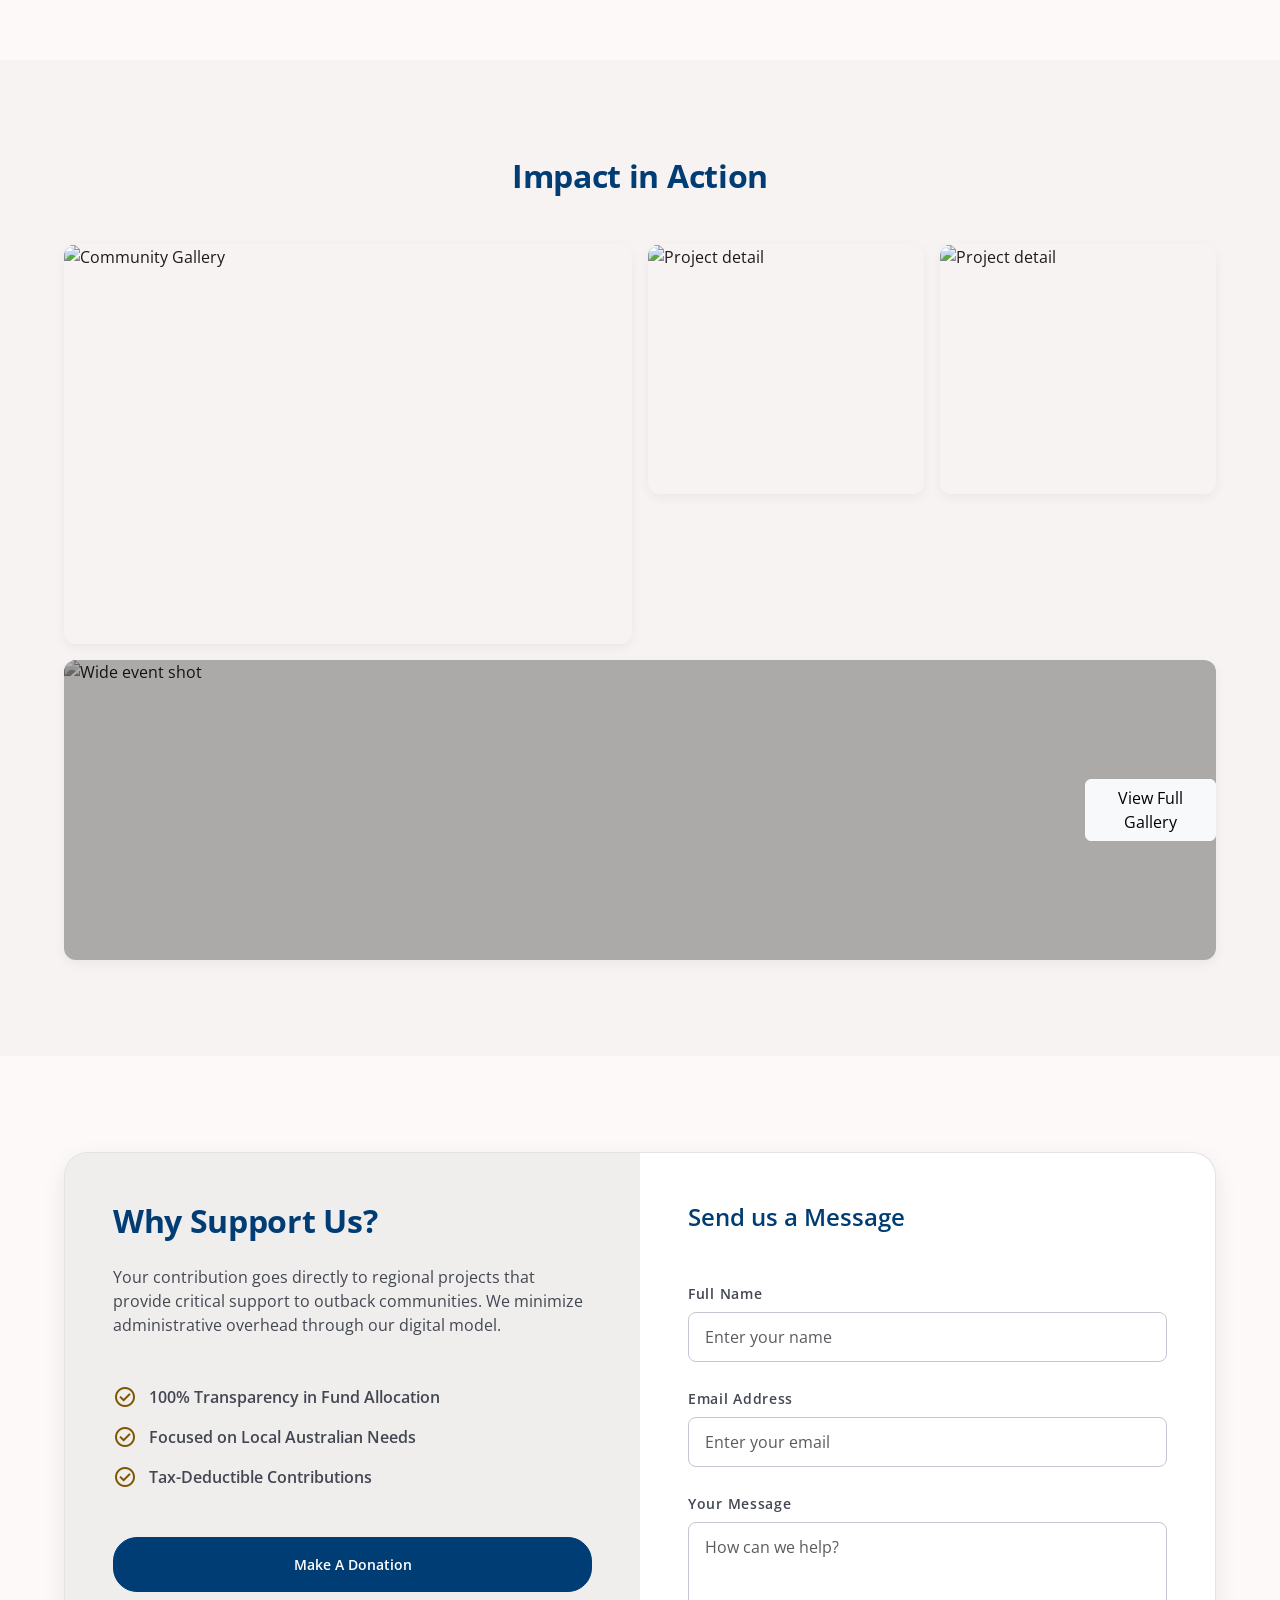
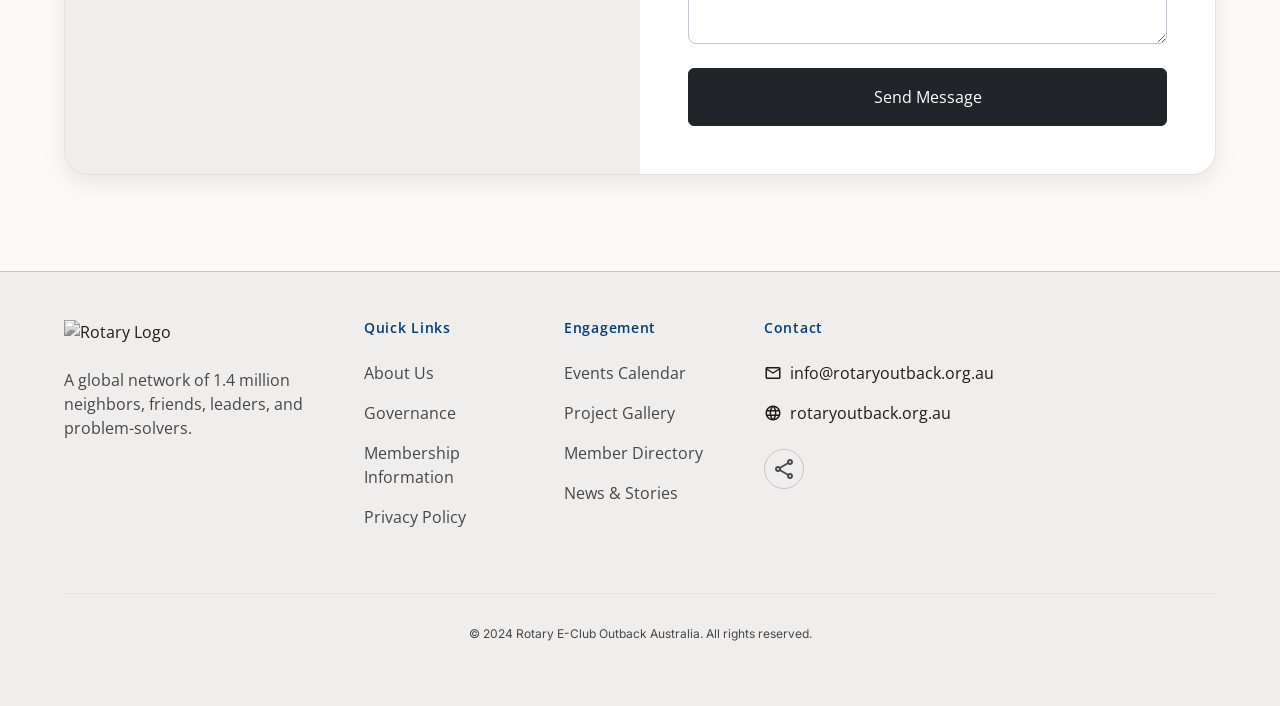
==== commit 97843696: "added pic" ====
--- a/index.html
+++ b/index.html
@@ -24,7 +24,7 @@
     <div class="container-max w-100 d-flex align-items-center">
         <a class="navbar-brand d-flex align-items-center mb-0" href="#">
             <img
-                src="/images/RotaryMBS_RGB.png"
+                src="./images/RotaryMBS_RGB.png"
                 alt="Rotary Club Logo"
                 class="me-3 flex-shrink-0"
                 style="max-width: 200px; height: 50px;"
@@ -167,7 +167,7 @@
             <div class="container-max px-4">
                 <div class="row align-items-center gap-4 gap-lg-0">
                     <div class="col-lg-6 fade-in-up">
-                        <img alt="Member Portrait" class="img-fluid rounded-4" style="box-shadow: 0px 20px 40px rgba(0, 0, 0, 0.2);" src="https://lh3.googleusercontent.com/aida-public/[base64]" />
+                        <img alt="Member Portrait" class="img-fluid rounded-4" style="box-shadow: 0px 20px 40px rgba(0, 0, 0, 0.2);" src="./images/leaders/ChatGPT Image Jun 6, 2026, 01_29_06 PM.png" />
                     </div>
                     
                     <div class="col-lg-6 fade-in-up">
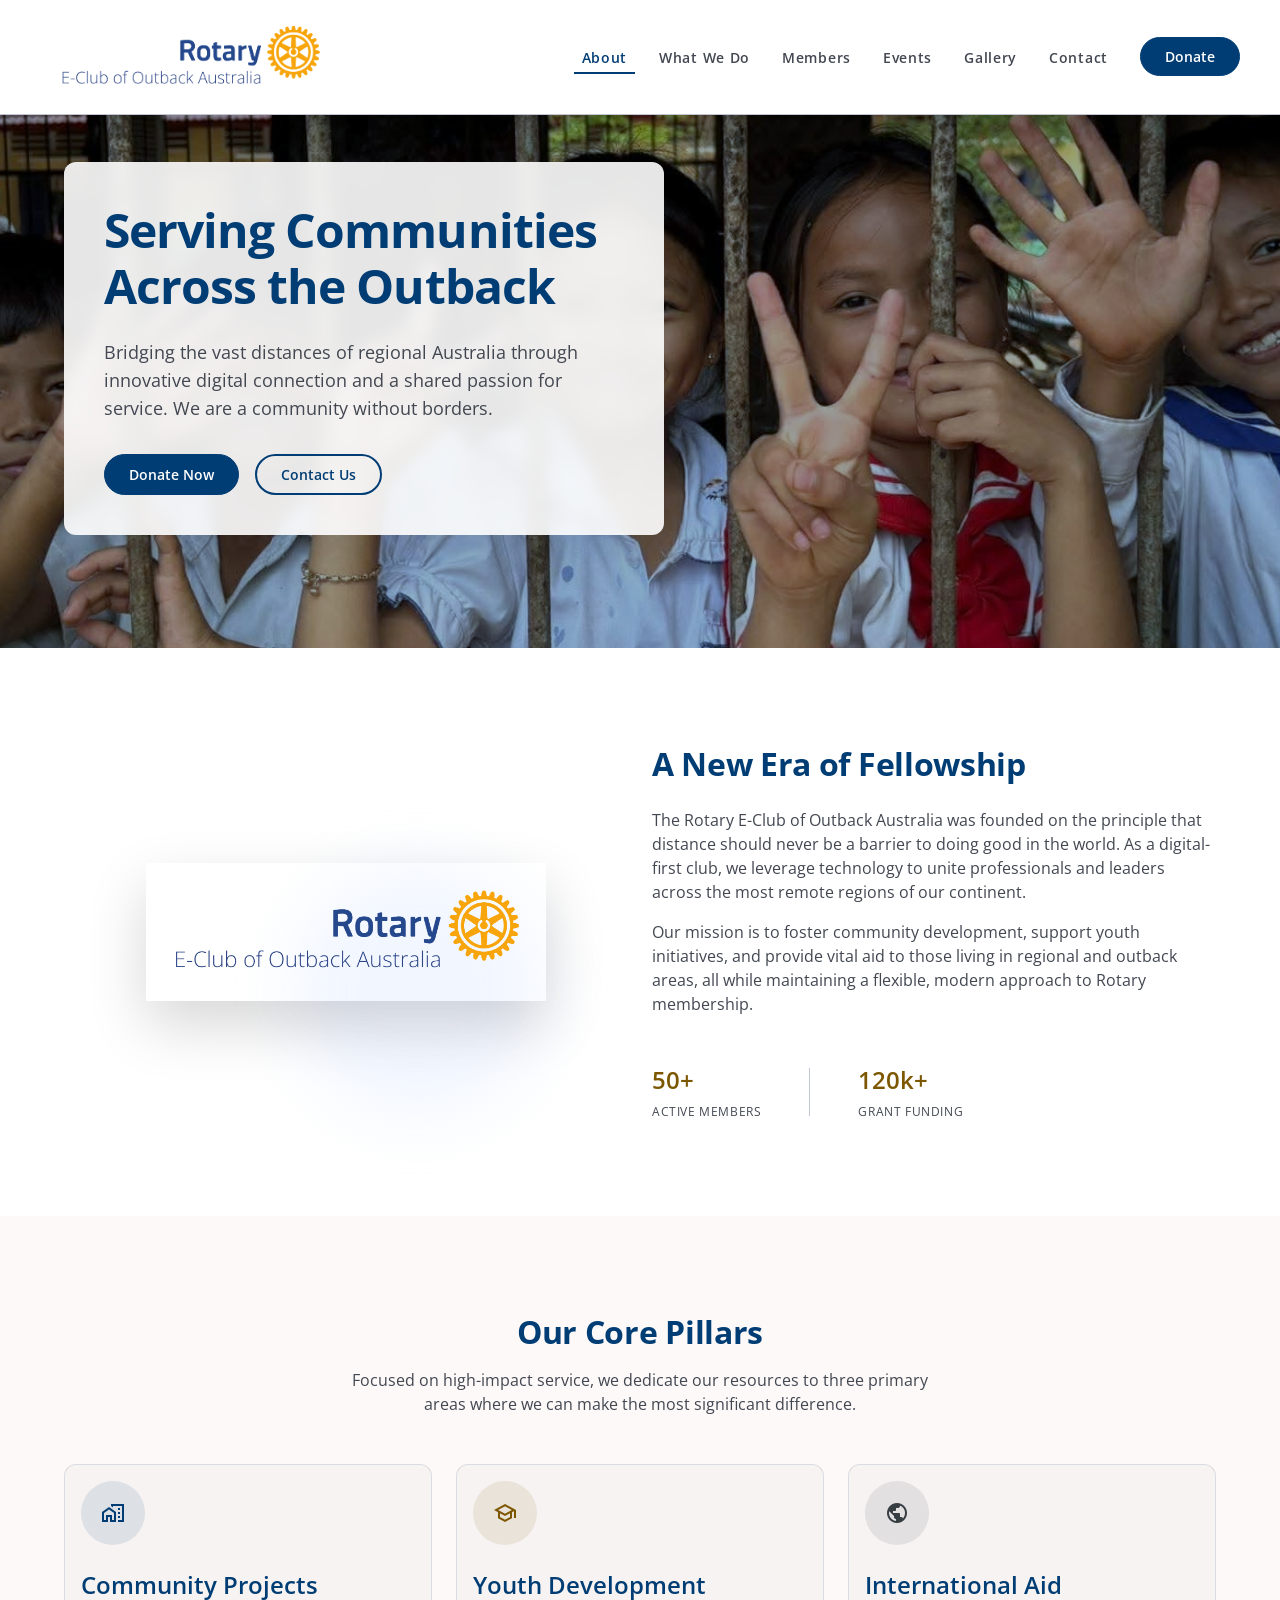
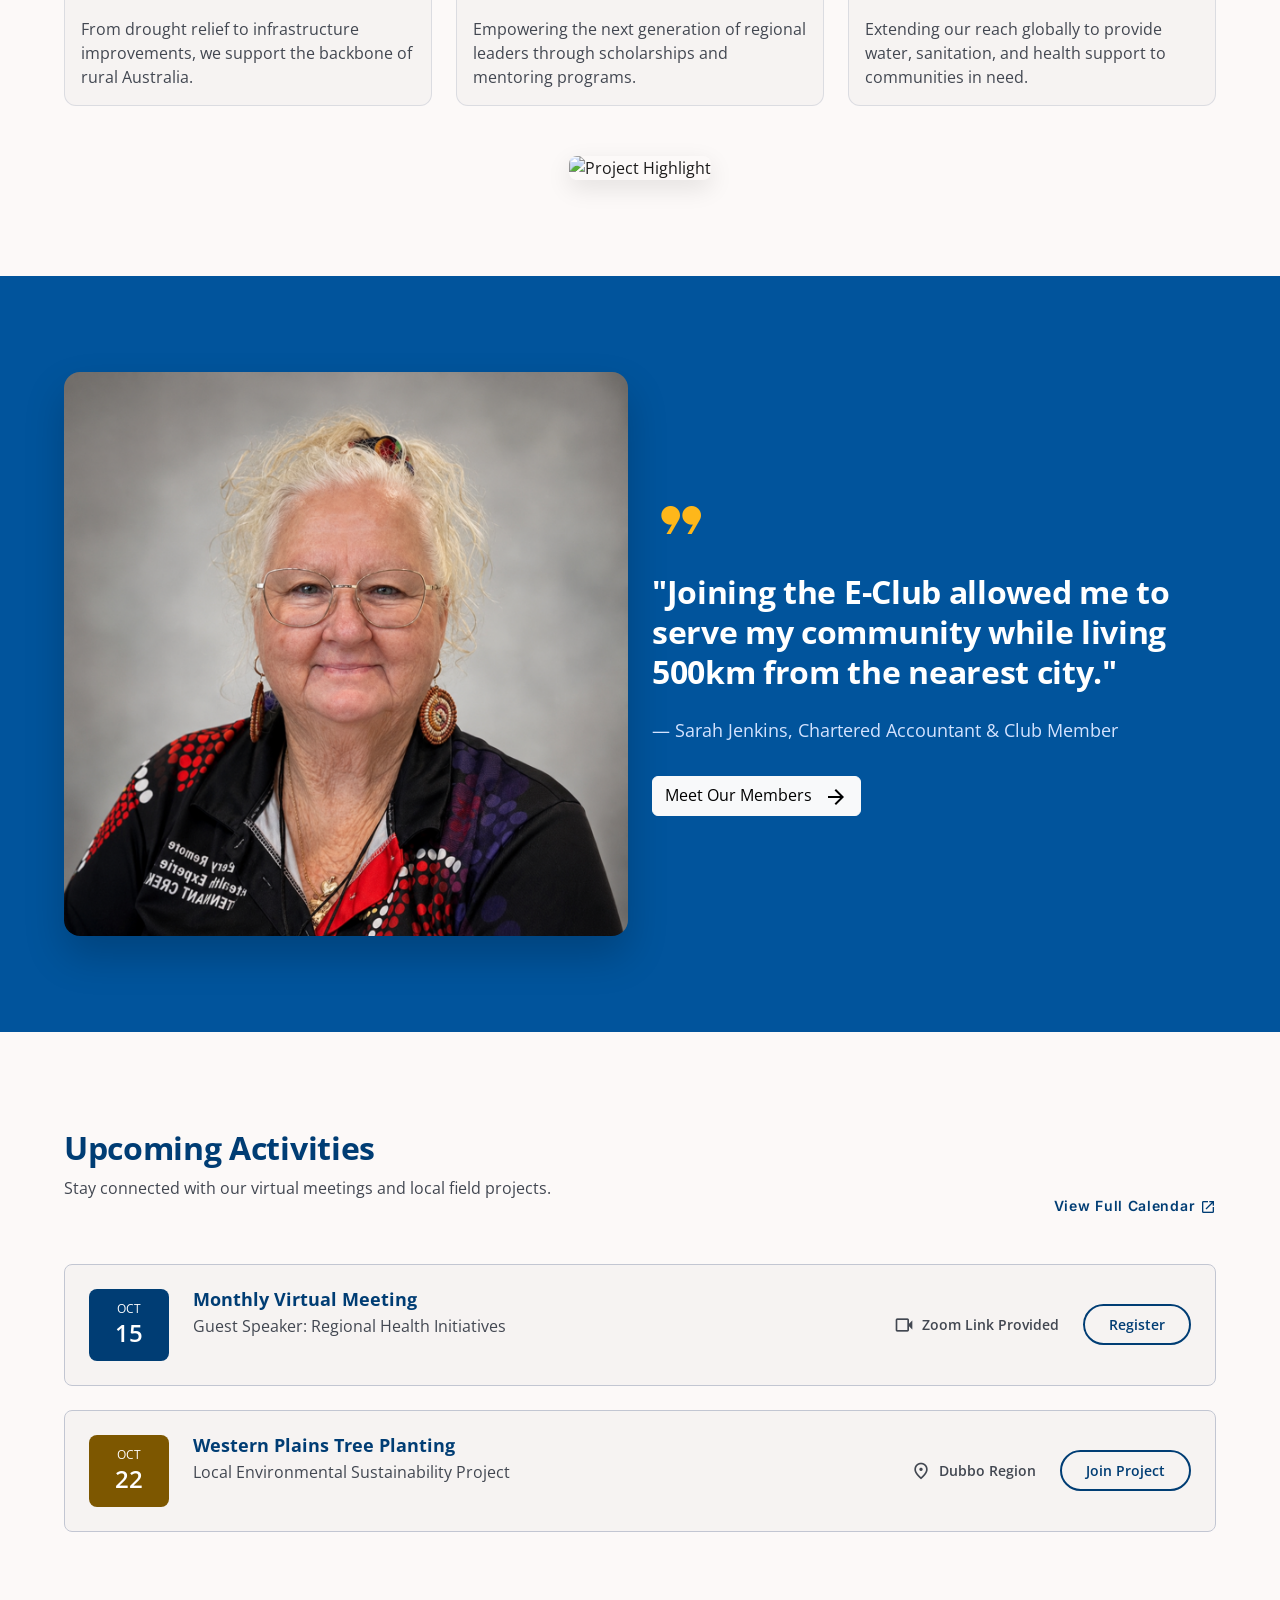
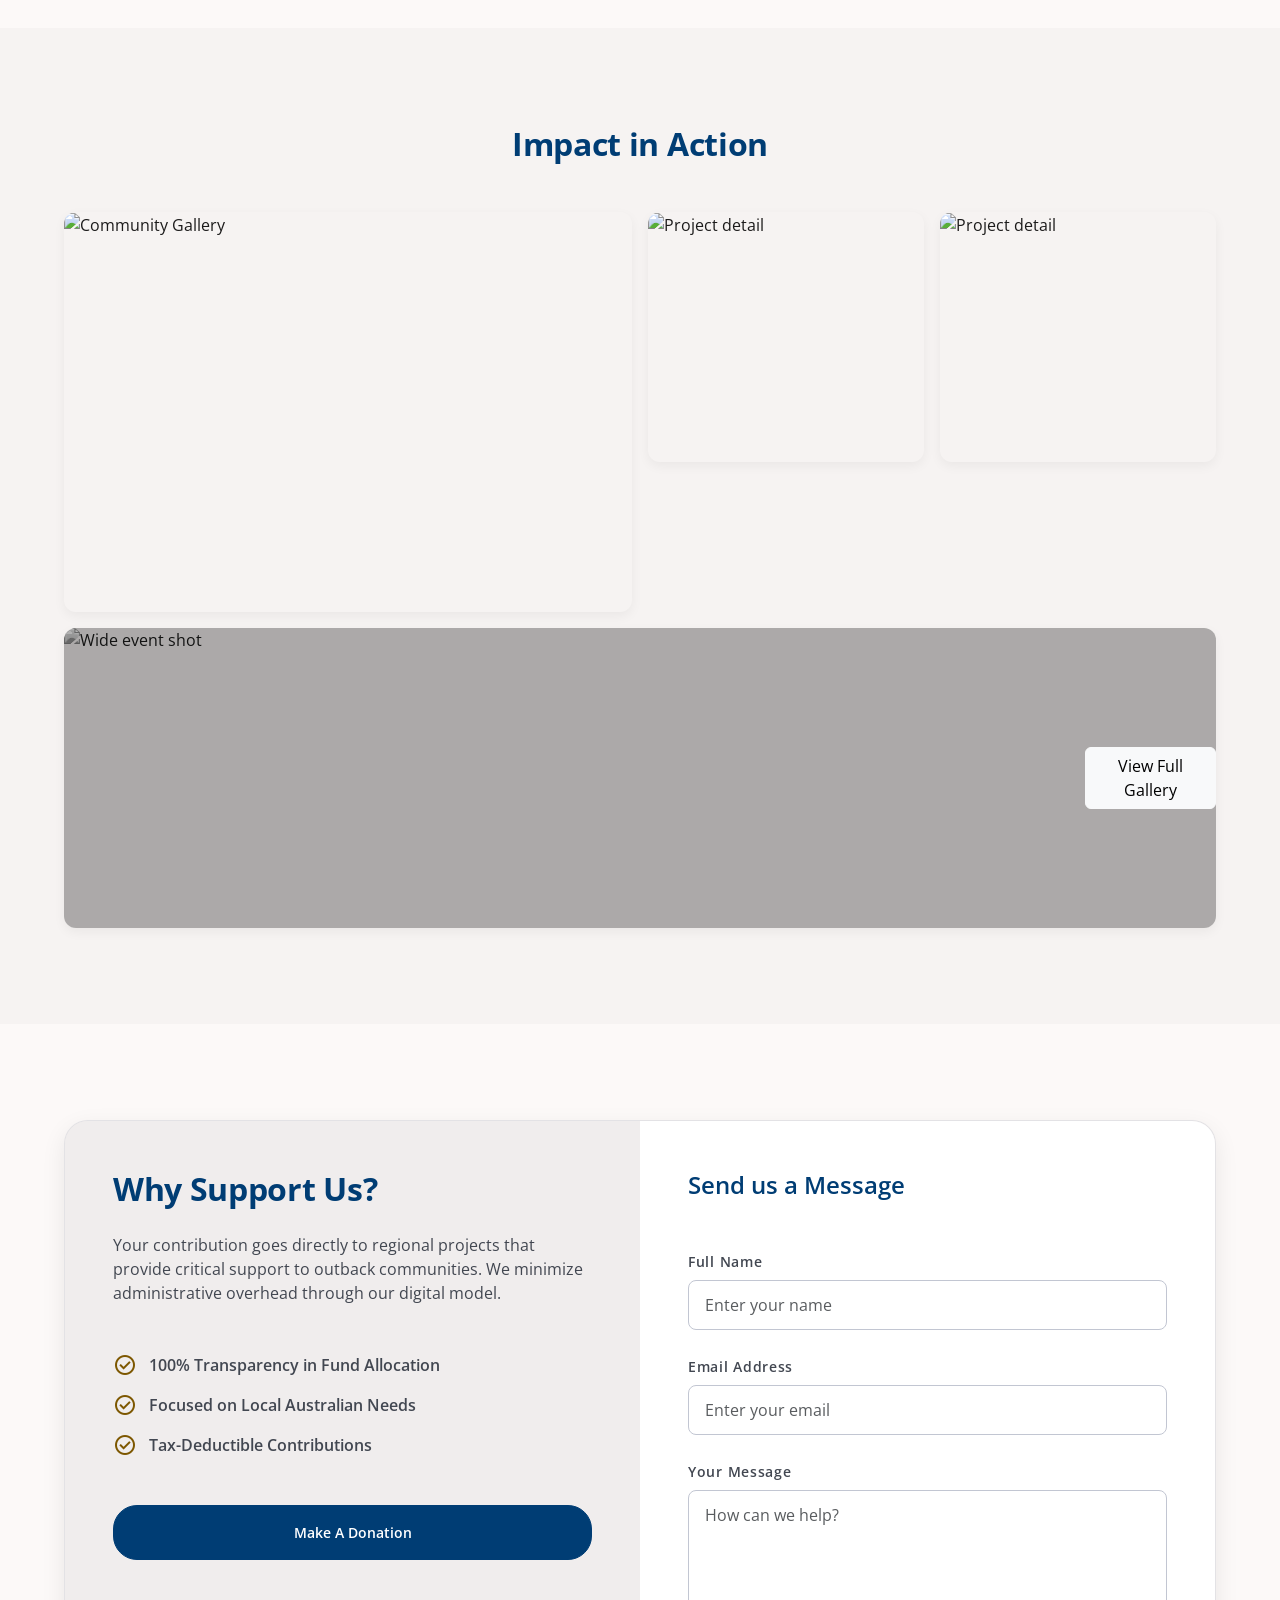
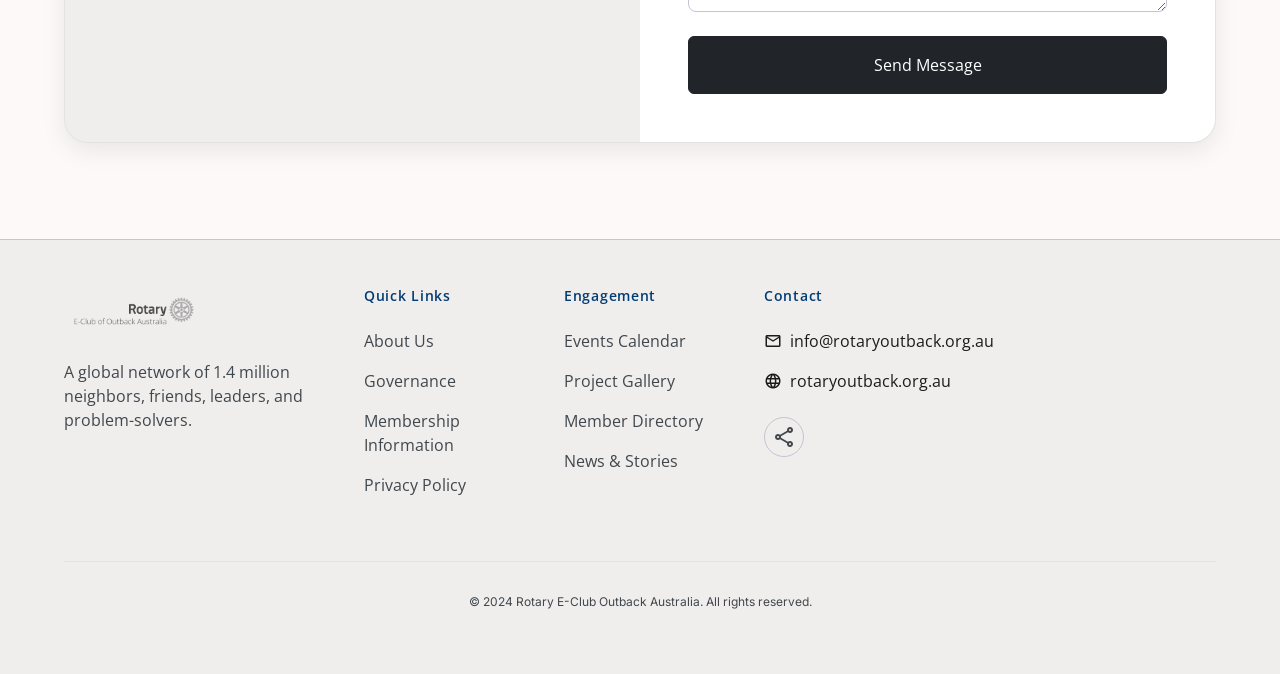
==== commit b4b15c91: "first commit" ====
--- a/index.html
+++ b/index.html
@@ -20,20 +20,19 @@
 
 <body>
     <!-- Navigation Bar -->
-<nav class="navbar navbar-expand-md fixed-top navbar-custom">
-    <div class="container-max w-100 d-flex align-items-center">
-        <a class="navbar-brand d-flex align-items-center mb-0" href="#">
+<nav class="navbar navbar-expand-md fixed-top navbar-custom px-3">
+    <div class="container-max w-100 d-flex align-items-center flex-wrap flex-md-nowrap">
+        <a class="navbar-brand d-flex align-items-center mb-0 me-auto flex-shrink-0" href="#">
             <img
                 src="./images/RotaryMBS_RGB.png"
                 alt="Rotary Club Logo"
-                class="me-3 flex-shrink-0"
-                style="max-width: 200px; height: 50px;"
+                class="me-2 me-md-3 flex-shrink-0 brand-logo"
             >
-            <span class="d-none d-lg-inline">E-Club Outback</span>
+            
         </a>
 
         <button
-            class="navbar-toggler"
+            class="navbar-toggler d-md-none"
             type="button"
             data-bs-toggle="collapse"
             data-bs-target="#navbarNav"
@@ -44,8 +43,8 @@
             <span class="navbar-toggler-icon"></span>
         </button>
 
-        <div class="collapse navbar-collapse" id="navbarNav">
-            <ul class="navbar-nav ms-auto align-items-md-center">
+        <div class="collapse navbar-collapse w-100 w-md-auto" id="navbarNav">
+            <ul class="navbar-nav ms-auto align-items-md-center flex-md-row">
                 <li class="nav-item"><a class="nav-link active" href="#about">About</a></li>
                 <li class="nav-item"><a class="nav-link" href="#what-we-do">What We Do</a></li>
                 <li class="nav-item"><a class="nav-link" href="#members">Members</a></li>
@@ -60,6 +59,7 @@
     </div>
 </nav>
 
+
     <main class="mt-5">
         <!-- Hero Section -->
         <section class="hero-section">
@@ -100,7 +100,7 @@
                     <div class="col-lg-6 order-lg-1 fade-in-up text-center">
                         <div style="position: relative; display: inline-block; width: 100%; max-width: 400px;">
                             <div style="position: absolute; top: 0; right: 0; width: 256px; height: 256px; background-color: var(--primary-fixed); border-radius: 50%; opacity: 0.3; filter: blur(32px); z-index: -1;"></div>
-                            <img alt="Rotary Logo" class="img-fluid" src="https://lh3.googleusercontent.com/aida-public/[base64]" style="filter: drop-shadow(0 12px 24px rgba(0,0,0,0.1));" />
+                            <img alt="Rotary Logo" class="h-100 img-fluid" src="images/RotaryMBS_RGB.png" style="box-shadow: 0 24px 60px rgba(0, 0, 0, 0.16);" />
                         </div>
                     </div>
                 </div>
@@ -338,7 +338,7 @@
         <div class="container-max px-4">
             <div class="row g-5 mb-5">
                 <div class="col-12 col-md-4 col-lg-3">
-                    <img alt="Rotary Logo" class="mb-4" height="48" src="https://lh3.googleusercontent.com/aida-public/[base64]" style="filter: grayscale(100%); transition: filter 0.3s;" onmouseover="this.style.filter='grayscale(0%)'" onmouseout="this.style.filter='grayscale(100%)'" />
+                    <img alt="Rotary Logo" class="mb-4" height="48" src="images/RotaryMBS_RGB.png" style="filter: grayscale(100%); transition: filter 0.3s;" onmouseover="this.style.filter='grayscale(0%)'" onmouseout="this.style.filter='grayscale(100%)'" />
                     <p class="body-md" style="color: #40484d;">A global network of 1.4 million neighbors, friends, leaders, and problem-solvers.</p>
                 </div>
 
--- a/style.css
+++ b/style.css
@@ -153,8 +153,7 @@
         /* Navbar Styling */
         .navbar {
             background-color: var(--surface-container-lowest);
-            border-bottom: 1px solid var(--outline-variant);
-            height: 80px;
+            border-bottom: 1px solid var(--outline-variant);            
             box-shadow: none;
             padding: 0 var(--margin-desktop);
         }
@@ -185,6 +184,12 @@
             color: var(--bs-primary) !important;
             border-bottom-color: var(--bs-primary);
         }
+
+        
+
+       
+
+
 
         .btn-primary {
             background-color: var(--bs-primary);
@@ -231,8 +236,7 @@
             min-height: 600px;
             display: flex;
             align-items: center;
-            overflow: hidden;
-            margin-top: 80px;
+            overflow: hidden;            
         }
 
         .hero-section::before {
@@ -688,3 +692,80 @@
             color: var(--on-surface-variant);
             font-weight: 600;
         }
+
+
+
+
+
+        .navbar-custom {
+    background: #fff;
+    box-shadow: 0 .5rem 1rem #00000026, inset 0 -1px #ffffff26;
+}
+
+.navbar-custom .container-max {
+    display: flex;
+    align-items: center;
+    flex-wrap: wrap;
+}
+
+.navbar-custom .navbar-brand {
+    min-width: 0;
+    margin-right: auto;
+}
+
+.navbar-custom .brand-logo {
+    max-width: 300px;    
+}
+
+.navbar-custom .brand-text {
+    white-space: nowrap;
+    font-size: 1.1rem;
+}
+
+.navbar-custom .navbar-nav .nav-link {
+    white-space: nowrap;
+}
+
+@media (max-width: 767.98px) {
+    .navbar-custom .navbar-collapse {
+        width: 100%;
+        flex-basis: 100%;
+        margin-top: 0.75rem;
+    }
+
+    .navbar-custom .navbar-nav {
+        align-items: flex-start !important;
+    }
+
+    .navbar-custom .brand-logo {
+        max-width: 160px;
+        height: 42px;
+    }
+
+    .navbar-custom .brand-text {
+        font-size: 1rem;
+    }
+}
+
+@media (min-width: 768px) {
+    .navbar-custom .container-max {
+        flex-wrap: nowrap;
+    }
+
+    .navbar-custom .navbar-collapse {
+        width: auto !important;
+        flex-basis: auto;
+        display: flex !important;
+        justify-content: flex-end;
+    }
+
+    .navbar-custom .navbar-nav {
+        flex-direction: row;
+        flex-wrap: nowrap;
+        align-items: center;
+    }
+
+    .navbar-custom .nav-item {
+        flex-shrink: 0;
+    }
+}
